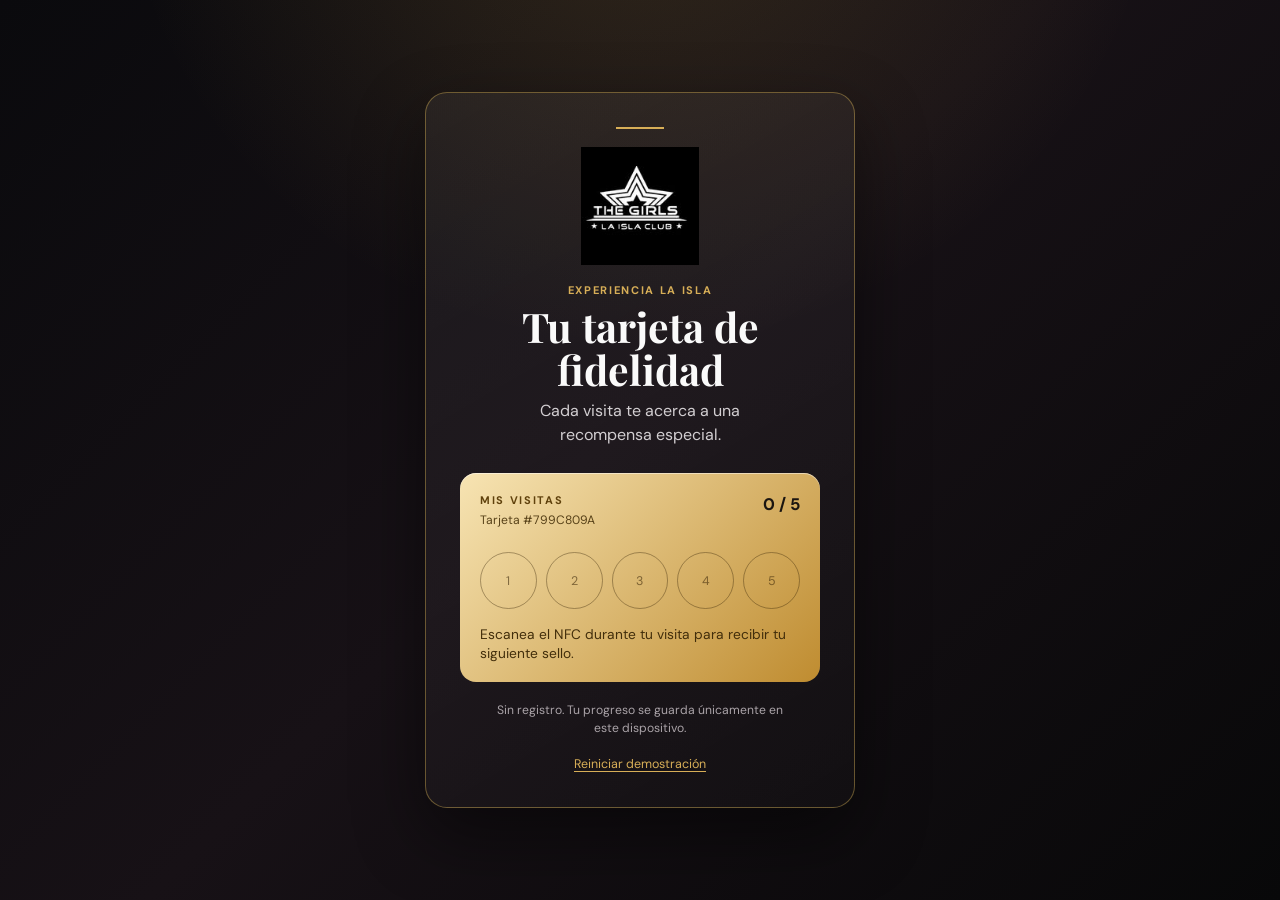
==== index.html @ 778da563 "feat: add La Isla NFC loyalty MVP" ====
<!doctype html>
<html lang="es">
  <head>
    <meta charset="UTF-8" />
    <meta name="viewport" content="width=device-width, initial-scale=1.0" />
    <meta name="theme-color" content="#09090b" />
    <meta name="description" content="La Isla Club — tarjeta de fidelidad" />
    <title>La Isla Club | Fidelidad</title>
    <link rel="preconnect" href="https://fonts.googleapis.com" />
    <link rel="preconnect" href="https://fonts.gstatic.com" crossorigin />
    <link href="https://fonts.googleapis.com/css2?family=DM+Sans:wght@400;500;600;700&family=Playfair+Display:wght@600;700&display=swap" rel="stylesheet" />
    <link rel="stylesheet" href="styles.css" />
  </head>
  <body>
    <main class="page-shell">
      <section class="club-card" aria-labelledby="club-name">
        <div class="top-rule" aria-hidden="true"></div>
        <img class="club-logo" src="photo.jpg" alt="The Girls La Isla Club" />
        <p class="eyebrow">EXPERIENCIA LA ISLA</p>
        <h1 id="club-name">Tu tarjeta de fidelidad</h1>
        <p class="intro">Cada visita te acerca a una recompensa especial.</p>

        <div class="loyalty-card" aria-live="polite">
          <div class="card-header">
            <div>
              <p class="card-label">MIS VISITAS</p>
              <p class="card-member" id="member-id">Tarjeta privada</p>
            </div>
            <span class="visit-count" id="visit-count">0 / 5</span>
          </div>
          <div class="stamps" id="stamps" aria-label="Progreso de visitas"></div>
          <p class="card-status" id="card-status">Escanea el NFC durante tu visita para recibir tu primer sello.</p>
        </div>

        <section class="reward" id="reward" hidden aria-live="polite">
          <span class="reward-kicker">RECOMPENSA DESBLOQUEADA</span>
          <h2>¡Gracias por elegir La Isla!</h2>
          <p>Presenta esta tarjeta en el club para recibir tu recompensa especial.</p>
        </section>

        <p class="privacy-note">Sin registro. Tu progreso se guarda únicamente en este dispositivo.</p>
        <button class="reset-button" id="reset-button" type="button">Reiniciar demostración</button>
      </section>
    </main>
    <script src="app.js" defer></script>
  </body>
</html>
---- styles.css ----
:root {
  color-scheme: dark;
  font-family: "DM Sans", Arial, sans-serif;
  background: #09090b;
  color: #fafafa;
}

* { box-sizing: border-box; }

body { margin: 0; min-width: 320px; min-height: 100vh; }

button { font: inherit; }

.page-shell {
  min-height: 100vh;
  display: grid;
  place-items: center;
  padding: 24px 16px;
  background:
    radial-gradient(circle at 50% -20%, rgba(213, 169, 72, .18), transparent 42%),
    linear-gradient(135deg, #0a0a0d 0%, #171116 48%, #080809 100%);
}

.club-card {
  width: min(100%, 430px);
  padding: 30px 24px 24px;
  text-align: center;
  border: 1px solid rgba(218, 178, 83, .42);
  border-radius: 22px;
  background: linear-gradient(150deg, rgba(255,255,255,.055), rgba(255,255,255,.015));
  box-shadow: 0 28px 70px rgba(0, 0, 0, .48);
}

.top-rule { width: 48px; height: 2px; margin: 0 auto 18px; background: #d7ae57; }
.club-logo { width: 118px; height: 118px; object-fit: contain; margin: 0 auto 18px; display: block; }
.eyebrow, .card-label, .reward-kicker { margin: 0; letter-spacing: .15em; font-size: .69rem; font-weight: 700; color: #d7ae57; }
h1, h2 { font-family: "Playfair Display", Georgia, serif; }
h1 { margin: 8px 0 8px; font-size: clamp(2rem, 9vw, 2.55rem); line-height: 1.06; }
.intro { margin: 0 auto 26px; max-width: 280px; color: #d3cfd2; font-size: 1rem; line-height: 1.5; }

.loyalty-card {
  padding: 20px;
  text-align: left;
  border-radius: 16px;
  color: #1b1510;
  background: linear-gradient(135deg, #f7e4b3, #bf8c30);
  box-shadow: inset 0 1px 0 rgba(255,255,255,.5);
}
.card-header { display: flex; justify-content: space-between; align-items: flex-start; gap: 12px; }
.card-label { color: #60420d; }
.card-member { margin: 5px 0 0; font-size: .76rem; color: #584219; }
.visit-count { font-size: 1.05rem; font-weight: 700; white-space: nowrap; }
.stamps { display: grid; grid-template-columns: repeat(5, 1fr); gap: 9px; margin: 24px 0 16px; }
.stamp {
  aspect-ratio: 1;
  display: grid;
  place-items: center;
  border: 1px solid rgba(51, 32, 4, .38);
  border-radius: 50%;
  color: rgba(51, 32, 4, .56);
  font-size: .78rem;
}
.stamp.is-earned { color: #fff8df; background: #221807; border-color: #221807; box-shadow: 0 2px 6px rgba(38, 25, 0, .3); }
.card-status { min-height: 2.6em; margin: 0; color: #422e0b; font-size: .86rem; line-height: 1.35; }

.reward { margin-top: 18px; padding: 18px; border: 1px solid rgba(215,174,87,.54); border-radius: 14px; background: rgba(215,174,87,.1); }
.reward h2 { margin: 6px 0 5px; font-size: 1.43rem; }
.reward p { margin: 0; color: #dfdad5; font-size: .9rem; line-height: 1.45; }
.privacy-note { margin: 20px auto 12px; max-width: 300px; color: #aaa3a8; font-size: .76rem; line-height: 1.45; }
.reset-button { border: 0; padding: 7px; cursor: pointer; color: #d7ae57; background: transparent; text-decoration: underline; text-underline-offset: 3px; font-size: .78rem; }
.reset-button:focus-visible { outline: 2px solid #f7e4b3; outline-offset: 3px; border-radius: 3px; }

@media (min-width: 700px) { .club-card { padding: 34px 34px 28px; } }
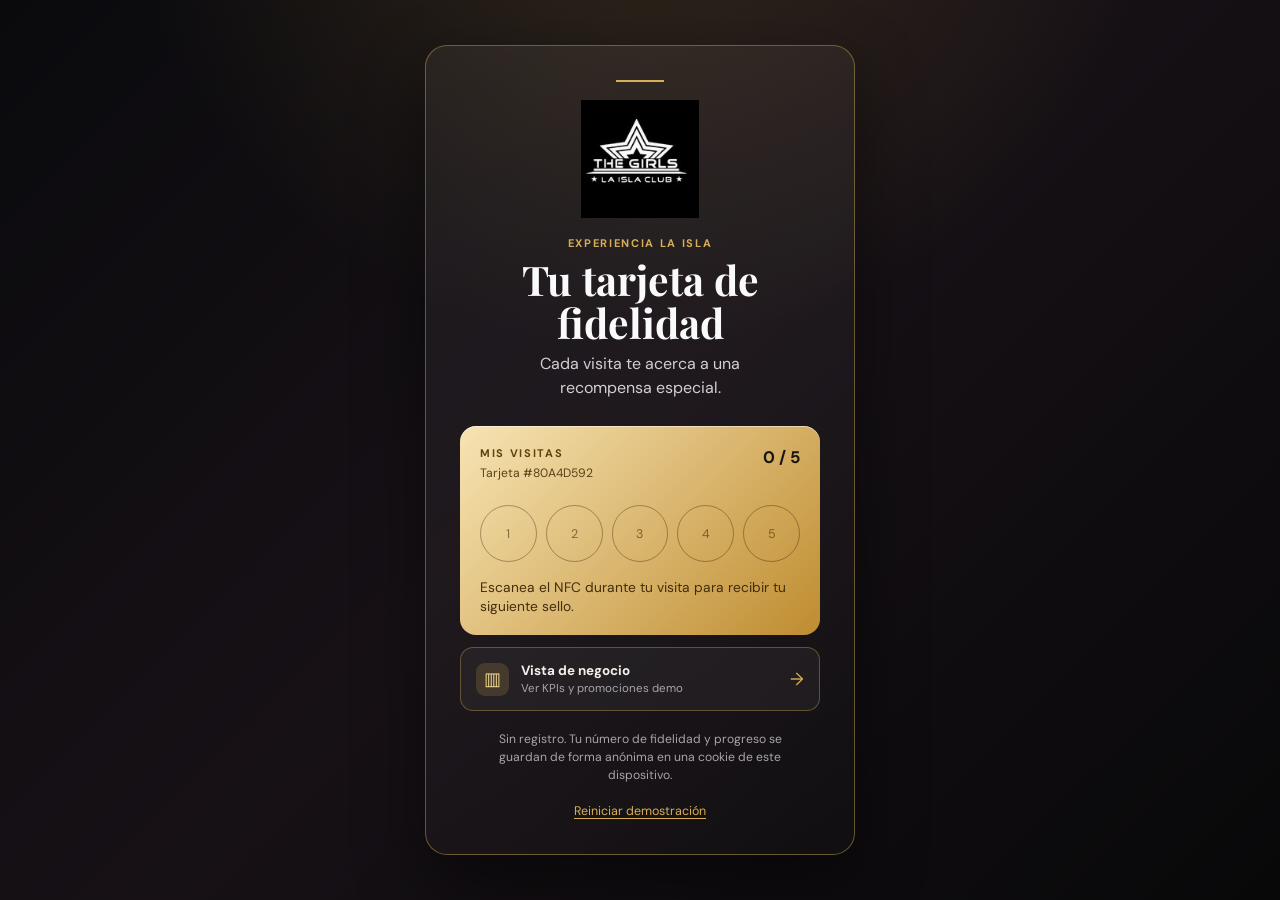
==== commit 986ebaef: "feat: add anonymous cookie and business KPI dashboard" ====
--- a/index.html
+++ b/index.html
@@ -31,6 +31,11 @@
           <div class="stamps" id="stamps" aria-label="Progreso de visitas"></div>
           <p class="card-status" id="card-status">Escanea el NFC durante tu visita para recibir tu primer sello.</p>
         </div>
+        <a class="kpi-preview-button" href="admin.html">
+          <span class="kpi-preview-icon" aria-hidden="true">▥</span>
+          <span><strong>Vista de negocio</strong><small>Ver KPIs y promociones demo</small></span>
+          <span class="kpi-preview-arrow" aria-hidden="true">→</span>
+        </a>
 
         <section class="reward" id="reward" hidden aria-live="polite">
           <span class="reward-kicker">RECOMPENSA DESBLOQUEADA</span>
@@ -38,11 +43,10 @@
           <p>Presenta esta tarjeta en el club para recibir tu recompensa especial.</p>
         </section>
 
-        <p class="privacy-note">Sin registro. Tu progreso se guarda únicamente en este dispositivo.</p>
+        <p class="privacy-note">Sin registro. Tu número de fidelidad y progreso se guardan de forma anónima en una cookie de este dispositivo.</p>
         <button class="reset-button" id="reset-button" type="button">Reiniciar demostración</button>
       </section>
     </main>
     <script src="app.js" defer></script>
   </body>
 </html>
-
--- a/styles.css
+++ b/styles.css
@@ -62,6 +62,14 @@
 }
 .stamp.is-earned { color: #fff8df; background: #221807; border-color: #221807; box-shadow: 0 2px 6px rgba(38, 25, 0, .3); }
 .card-status { min-height: 2.6em; margin: 0; color: #422e0b; font-size: .86rem; line-height: 1.35; }
+.kpi-preview-button { display: flex; align-items: center; gap: 12px; margin-top: 12px; padding: 14px 15px; border: 1px solid rgba(215,174,87,.36); border-radius: 13px; color: #f4f0eb; background: rgba(255,255,255,.045); text-align: left; text-decoration: none; transition: border-color .18s ease, background .18s ease; }
+.kpi-preview-button:hover { border-color: rgba(215,174,87,.8); background: rgba(215,174,87,.1); }
+.kpi-preview-button:focus-visible { outline: 2px solid #f7e4b3; outline-offset: 3px; }
+.kpi-preview-icon { display: grid; width: 33px; height: 33px; place-items: center; border-radius: 9px; color: #f2d991; background: rgba(215,174,87,.18); font-size: 1.1rem; }
+.kpi-preview-button strong, .kpi-preview-button small { display: block; }
+.kpi-preview-button strong { font-size: .84rem; }
+.kpi-preview-button small { margin-top: 2px; color: #aaa3a8; font-size: .72rem; }
+.kpi-preview-arrow { margin-left: auto; color: #d7ae57; font-size: 1.1rem; }
 
 .reward { margin-top: 18px; padding: 18px; border: 1px solid rgba(215,174,87,.54); border-radius: 14px; background: rgba(215,174,87,.1); }
 .reward h2 { margin: 6px 0 5px; font-size: 1.43rem; }
@@ -70,5 +78,46 @@
 .reset-button { border: 0; padding: 7px; cursor: pointer; color: #d7ae57; background: transparent; text-decoration: underline; text-underline-offset: 3px; font-size: .78rem; }
 .reset-button:focus-visible { outline: 2px solid #f7e4b3; outline-offset: 3px; border-radius: 3px; }
 
+.dashboard-shell { width: min(1180px, 100%); margin: 0 auto; padding: 22px 16px 44px; }
+.dashboard-header { display: flex; justify-content: space-between; align-items: center; padding-bottom: 24px; border-bottom: 1px solid rgba(255,255,255,.11); }
+.dashboard-brand { display: inline-flex; align-items: center; gap: 10px; color: #f8f6f2; font-weight: 700; text-decoration: none; }
+.dashboard-brand img { width: 43px; height: 43px; object-fit: contain; }
+.dashboard-brand span { letter-spacing: .04em; }
+.demo-badge { border: 1px solid rgba(215,174,87,.5); border-radius: 999px; padding: 6px 10px; color: #d7ae57; font-size: .65rem; font-weight: 700; letter-spacing: .11em; }
+.dashboard-intro { display: flex; align-items: end; justify-content: space-between; gap: 20px; padding: 42px 0 30px; }
+.dashboard-intro h1 { margin: 8px 0 7px; font-size: clamp(2rem, 6vw, 3.35rem); }
+.dashboard-intro p:not(.eyebrow) { max-width: 520px; margin: 0; color: #b8b3b5; line-height: 1.5; }
+.period { margin: 0 0 8px; color: #a8a0a5; font-size: .72rem; font-weight: 700; letter-spacing: .12em; white-space: nowrap; }
+.metrics-grid { display: grid; grid-template-columns: repeat(4, 1fr); gap: 12px; }
+.metric-card { min-height: 172px; padding: 20px; display: flex; flex-direction: column; justify-content: space-between; border: 1px solid rgba(255,255,255,.12); border-radius: 16px; background: rgba(255,255,255,.035); }
+.metric-card--featured { border-color: rgba(215,174,87,.6); background: linear-gradient(145deg, rgba(215,174,87,.2), rgba(215,174,87,.055)); }
+.metric-label { margin: 0; color: #aaa3a8; font-size: .68rem; font-weight: 700; letter-spacing: .12em; }
+.metric-card strong { font-family: "Playfair Display", Georgia, serif; font-size: clamp(2rem, 5vw, 2.85rem); line-height: 1; }
+.metric-card span { color: #bdb5aa; font-size: .78rem; line-height: 1.35; }
+.metric-card .metric-trend { color: #e5c981; }
+.dashboard-section { margin-top: 46px; }
+.section-heading { display: flex; justify-content: space-between; align-items: end; gap: 16px; margin-bottom: 18px; }
+.section-heading h2 { margin: 7px 0 0; font-size: clamp(1.65rem, 4vw, 2.2rem); }
+.outline-button { padding: 10px 13px; border: 1px solid rgba(215,174,87,.6); border-radius: 8px; color: #e6cc89; background: transparent; cursor: pointer; font-size: .8rem; }
+.promotion-grid { display: grid; grid-template-columns: repeat(2, minmax(0, 1fr)); gap: 16px; }
+.promotion-card { overflow: hidden; border: 1px solid rgba(255,255,255,.12); border-radius: 16px; background: rgba(255,255,255,.03); }
+.promotion-art { height: 138px; display: grid; place-items: center; font-family: "Playfair Display", Georgia, serif; font-size: 2.3rem; letter-spacing: .04em; }
+.promotion-art--vip { color: #f6e2a7; background: radial-gradient(circle at 50% 20%, #735a2b, #1b1212 65%); }
+.promotion-art--toast { color: #f6e2a7; background: radial-gradient(circle at 55% 0%, #824f3c, #1a1011 70%); }
+.promotion-content { padding: 19px; }
+.promotion-meta { display: flex; justify-content: space-between; gap: 8px; color: #a8a0a5; font-size: .64rem; font-weight: 700; letter-spacing: .09em; }
+.active-state { color: #d9bf78; }
+.promotion-card h3 { margin: 13px 0 7px; font-family: "Playfair Display", Georgia, serif; font-size: 1.43rem; }
+.promotion-card p { min-height: 58px; margin: 0; color: #b8b3b5; font-size: .86rem; line-height: 1.45; }
+.promotion-footer { display: flex; justify-content: space-between; align-items: center; gap: 12px; margin-top: 18px; color: #d7ae57; font-size: .72rem; }
+.promotion-footer button { border: 0; padding: 0; color: #f4d98f; background: transparent; cursor: pointer; font-size: .75rem; }
+.dashboard-note { margin: 28px 0 0; color: #797277; font-size: .75rem; line-height: 1.45; }
+
 @media (min-width: 700px) { .club-card { padding: 34px 34px 28px; } }
-
+@media (max-width: 760px) {
+  .dashboard-intro { display: block; padding-top: 32px; }
+  .period { margin-top: 20px; }
+  .metrics-grid { grid-template-columns: repeat(2, 1fr); }
+  .metric-card { min-height: 148px; padding: 16px; }
+  .promotion-grid { grid-template-columns: 1fr; }
+}
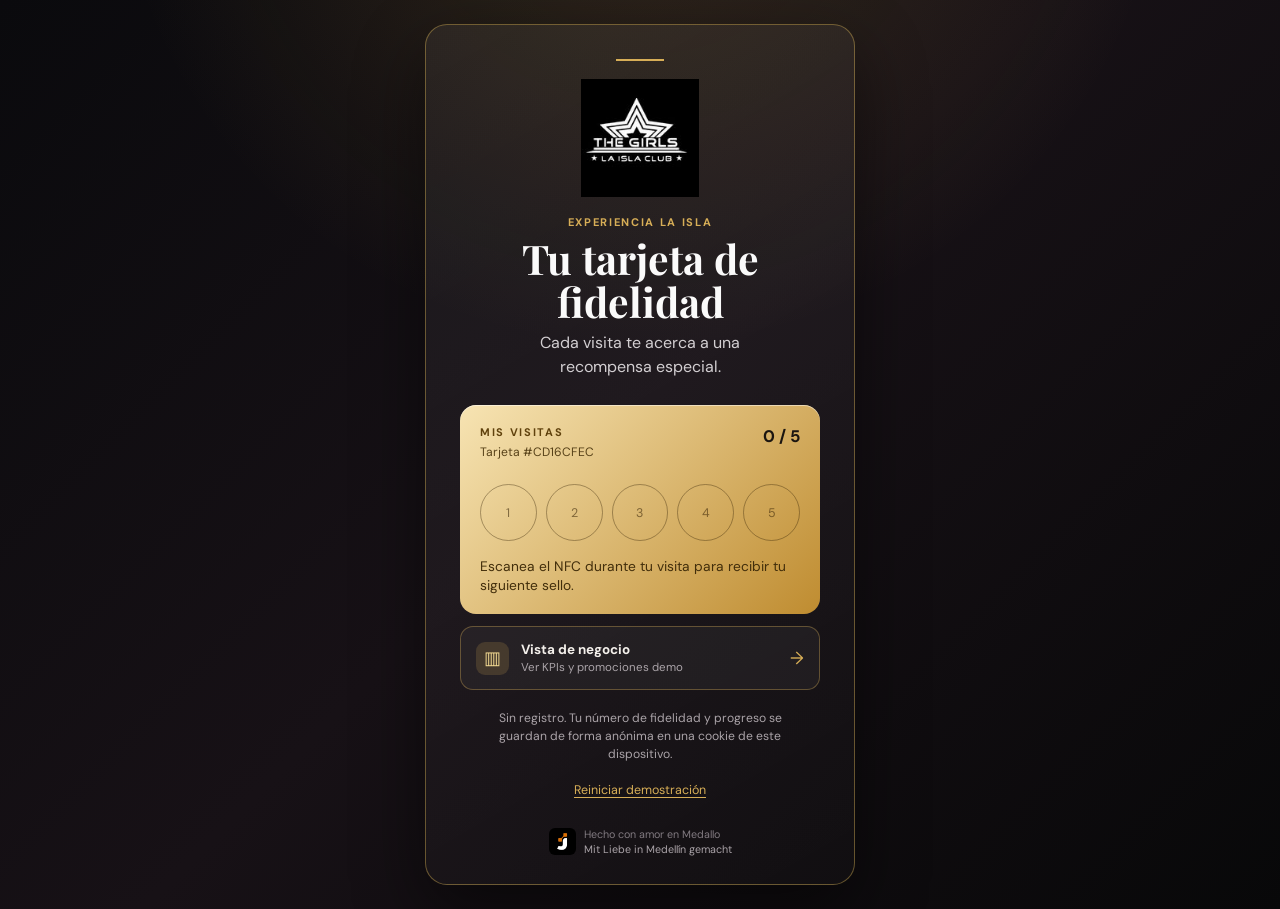
==== commit d23b735c: "feat: add Joint branding footer" ====
--- a/index.html
+++ b/index.html
@@ -45,6 +45,10 @@
 
         <p class="privacy-note">Sin registro. Tu número de fidelidad y progreso se guardan de forma anónima en una cookie de este dispositivo.</p>
         <button class="reset-button" id="reset-button" type="button">Reiniciar demostración</button>
+        <footer class="joint-footer">
+          <img src="jointlogo.jpg" alt="Joint" />
+          <p>Hecho con amor en Medallo<br /><span>Mit Liebe in Medellín gemacht</span></p>
+        </footer>
       </section>
     </main>
     <script src="app.js" defer></script>
--- a/styles.css
+++ b/styles.css
@@ -77,6 +77,10 @@
 .privacy-note { margin: 20px auto 12px; max-width: 300px; color: #aaa3a8; font-size: .76rem; line-height: 1.45; }
 .reset-button { border: 0; padding: 7px; cursor: pointer; color: #d7ae57; background: transparent; text-decoration: underline; text-underline-offset: 3px; font-size: .78rem; }
 .reset-button:focus-visible { outline: 2px solid #f7e4b3; outline-offset: 3px; border-radius: 3px; }
+.joint-footer { display: flex; justify-content: center; align-items: center; gap: 8px; margin-top: 22px; color: #817a80; font-size: .67rem; line-height: 1.35; text-align: left; }
+.joint-footer img { width: 27px; height: 27px; object-fit: contain; border-radius: 6px; }
+.joint-footer p { margin: 0; }
+.joint-footer span { color: #aaa3a8; }
 
 .dashboard-shell { width: min(1180px, 100%); margin: 0 auto; padding: 22px 16px 44px; }
 .dashboard-header { display: flex; justify-content: space-between; align-items: center; padding-bottom: 24px; border-bottom: 1px solid rgba(255,255,255,.11); }
@@ -98,6 +102,24 @@
 .dashboard-section { margin-top: 46px; }
 .section-heading { display: flex; justify-content: space-between; align-items: end; gap: 16px; margin-bottom: 18px; }
 .section-heading h2 { margin: 7px 0 0; font-size: clamp(1.65rem, 4vw, 2.2rem); }
+.calculation-note { color: #797277; font-size: .65rem; font-weight: 700; letter-spacing: .1em; }
+.business-summary { margin-top: 46px; }
+.summary-grid { display: grid; grid-template-columns: 1.1fr .9fr 1.15fr; gap: 14px; }
+.calculator-card, .financial-result, .insight-card { min-height: 265px; padding: 20px; border: 1px solid rgba(255,255,255,.12); border-radius: 16px; background: rgba(255,255,255,.03); }
+.calculator-card label { display: flex; justify-content: space-between; align-items: center; gap: 12px; margin-top: 15px; color: #ccc6ca; font-size: .83rem; }
+.calculator-card label > span { color: #f0d58b; font-weight: 700; }
+.calculator-card input { width: 66px; border: 1px solid rgba(255,255,255,.18); border-radius: 6px; padding: 6px 7px; color: #f6f2eb; background: #171419; font: inherit; text-align: right; }
+.calculator-card input:focus { outline: 2px solid rgba(215,174,87,.8); outline-offset: 1px; }
+.currency-input { display: flex; align-items: center; gap: 3px; color: #d7ae57; }
+.formula { margin: 17px 0 0; color: #898287; font-size: .7rem; line-height: 1.4; }
+.financial-result { display: flex; flex-direction: column; justify-content: center; border-color: rgba(215,174,87,.45); background: linear-gradient(145deg, rgba(215,174,87,.16), rgba(255,255,255,.025)); }
+.financial-result > strong { margin: 9px 0 4px; font-family: "Playfair Display", Georgia, serif; font-size: clamp(2.35rem, 5vw, 3.2rem); line-height: 1; color: #f7e4b3; }
+.financial-result > span { color: #bdb5aa; font-size: .76rem; }
+.net-result { display: flex; justify-content: space-between; align-items: end; gap: 8px; margin-top: 25px; padding-top: 14px; border-top: 1px solid rgba(215,174,87,.3); color: #c9c0b8; font-size: .73rem; }
+.net-result b { color: #f4db97; font-size: .84rem; text-align: right; }
+.insight-card { background: linear-gradient(145deg, rgba(104,75,127,.2), rgba(255,255,255,.03)); }
+.insight-card h3 { margin: 14px 0 8px; font-family: "Playfair Display", Georgia, serif; font-size: 1.4rem; line-height: 1.15; }
+.insight-card p:last-child { margin: 0; color: #c4bdc4; font-size: .85rem; line-height: 1.52; }
 .outline-button { padding: 10px 13px; border: 1px solid rgba(215,174,87,.6); border-radius: 8px; color: #e6cc89; background: transparent; cursor: pointer; font-size: .8rem; }
 .promotion-grid { display: grid; grid-template-columns: repeat(2, minmax(0, 1fr)); gap: 16px; }
 .promotion-card { overflow: hidden; border: 1px solid rgba(255,255,255,.12); border-radius: 16px; background: rgba(255,255,255,.03); }
@@ -112,6 +134,7 @@
 .promotion-footer { display: flex; justify-content: space-between; align-items: center; gap: 12px; margin-top: 18px; color: #d7ae57; font-size: .72rem; }
 .promotion-footer button { border: 0; padding: 0; color: #f4d98f; background: transparent; cursor: pointer; font-size: .75rem; }
 .dashboard-note { margin: 28px 0 0; color: #797277; font-size: .75rem; line-height: 1.45; }
+.joint-footer--dashboard { justify-content: flex-start; margin-top: 20px; }
 
 @media (min-width: 700px) { .club-card { padding: 34px 34px 28px; } }
 @media (max-width: 760px) {
@@ -120,4 +143,6 @@
   .metrics-grid { grid-template-columns: repeat(2, 1fr); }
   .metric-card { min-height: 148px; padding: 16px; }
   .promotion-grid { grid-template-columns: 1fr; }
+  .summary-grid { grid-template-columns: 1fr; }
+  .calculator-card, .financial-result, .insight-card { min-height: auto; }
 }
